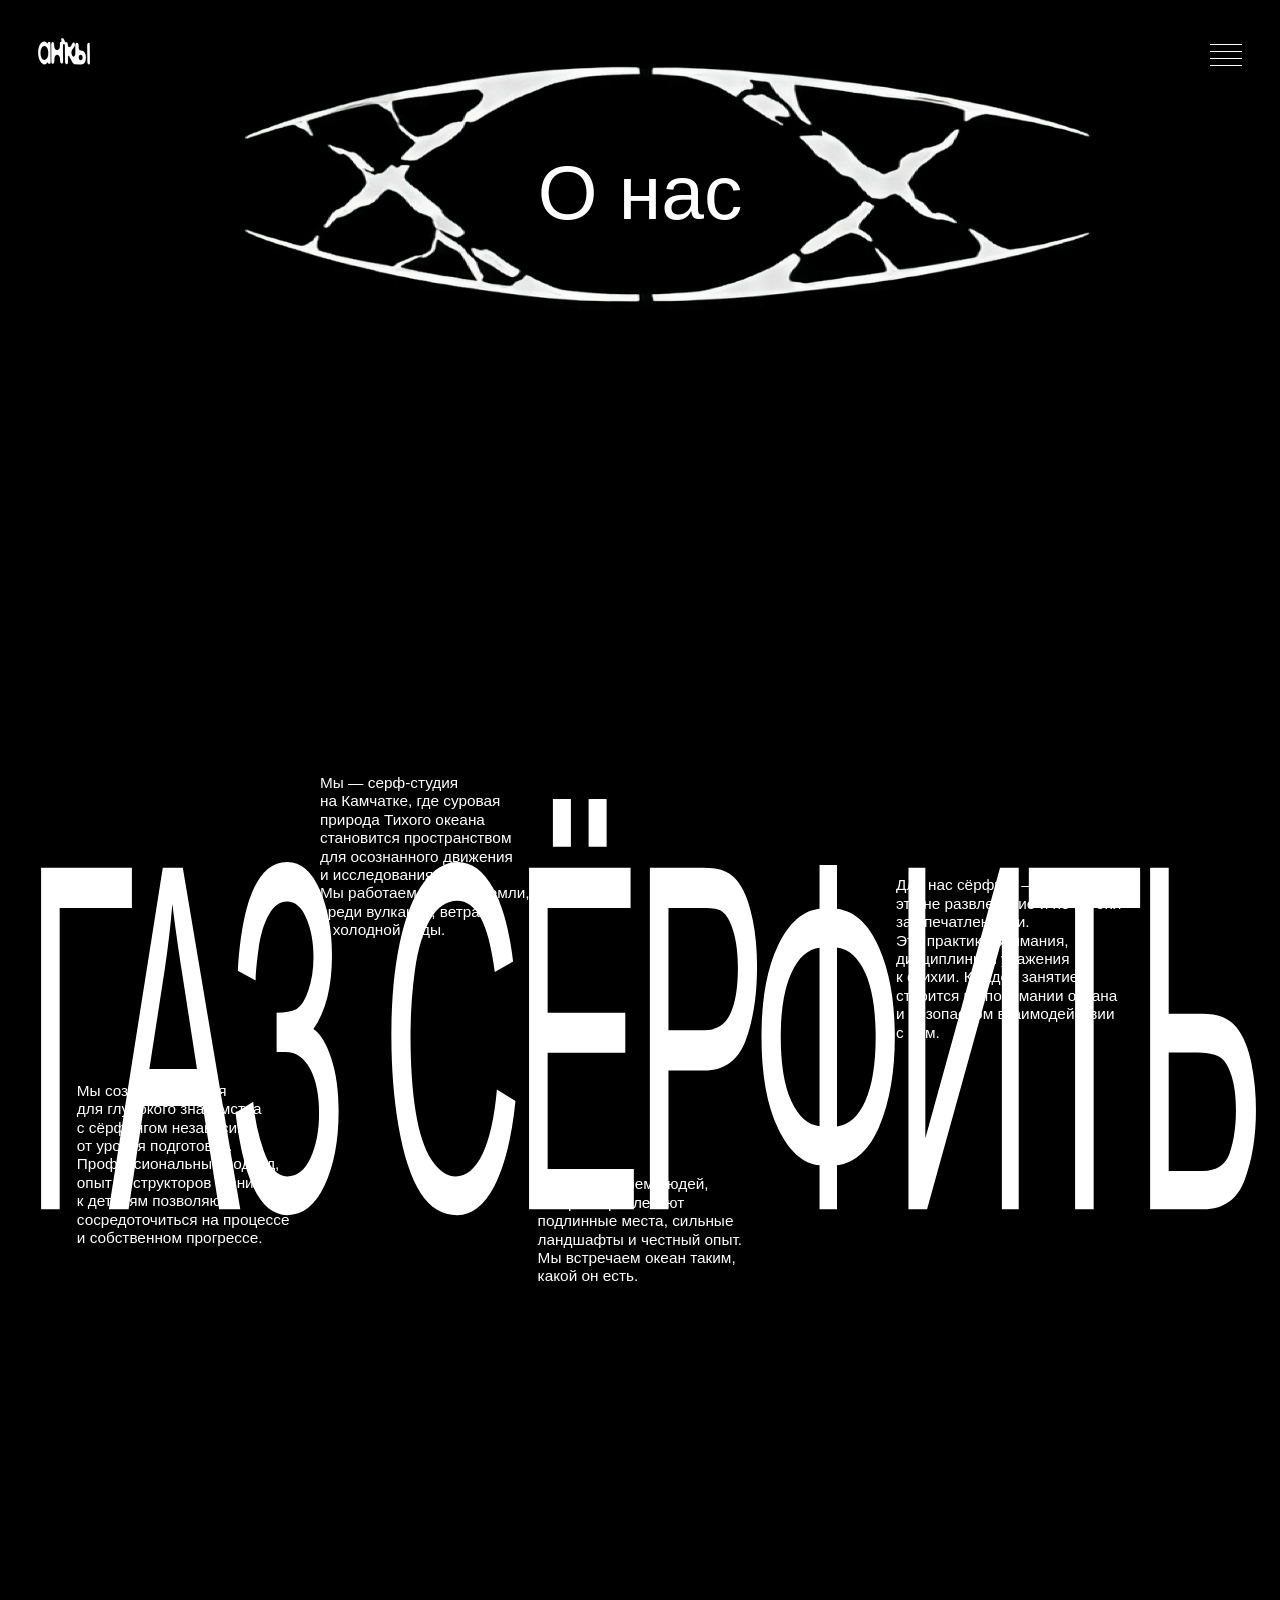
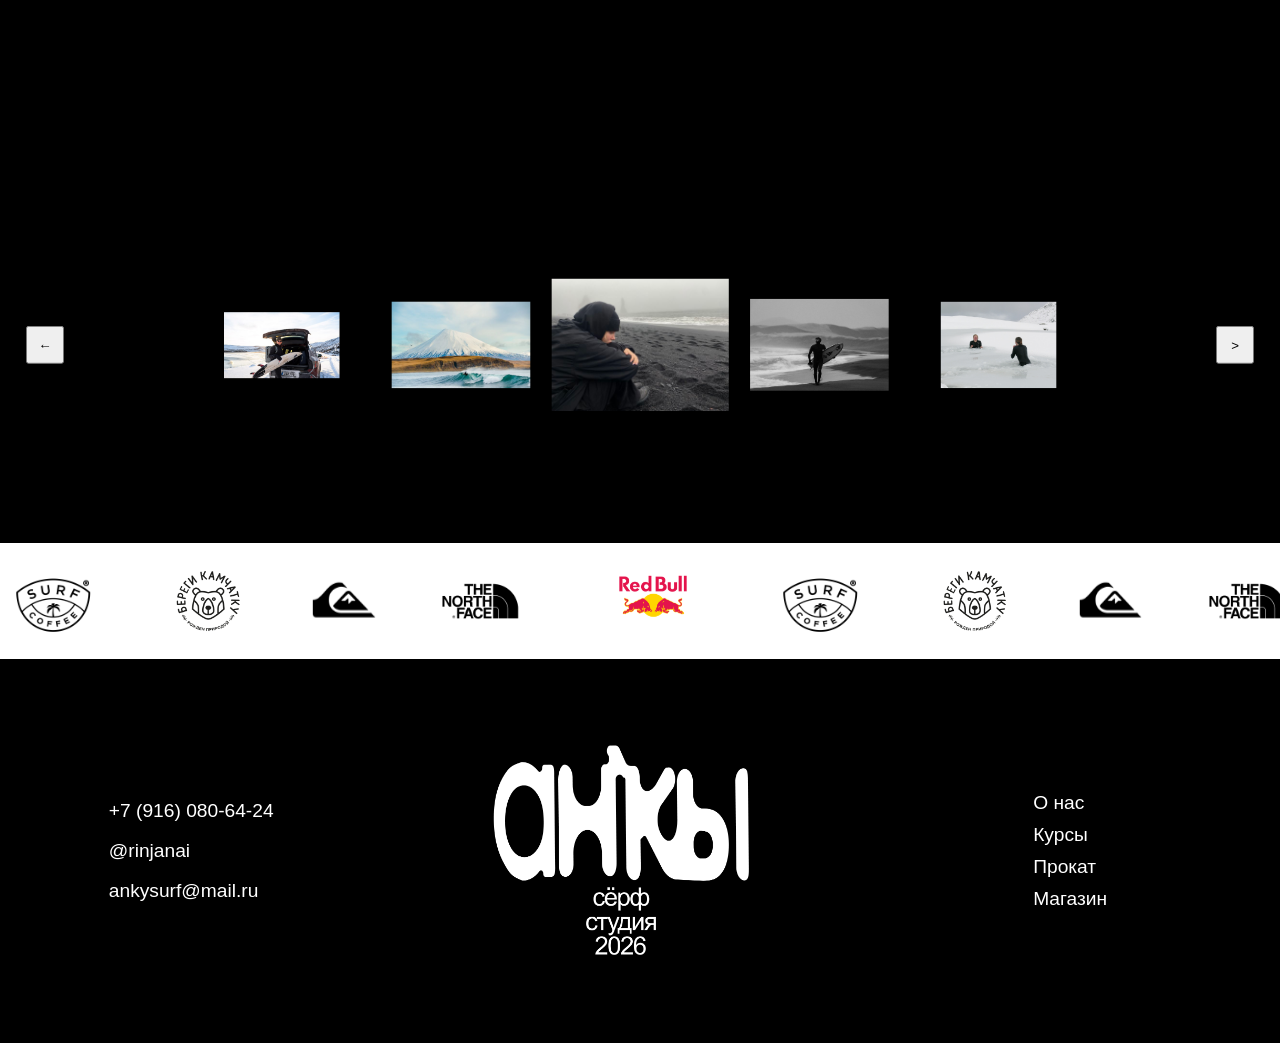
==== about.html @ ec677e8a "fin ." ====
<!DOCTYPE html>
<html lang="en">

<head>
    <meta charset="UTF-8">
    <meta name="viewport" content="width=device-width, initial-scale=1.0">
    <title>О нас</title>
        <link rel="stylesheet" href="stylesheets/style.css">
</head>

<body>
    <div class="logo-small">
        <img src="images/2logoo.svg" alt="Логотип">
    </div>
    
    <!-- БУРГЕР -->
    <div class="burger" id="burger">
        <span></span>
        <span></span>
        <span></span>
        <span></span>
    </div>
    
    <!-- МЕНЮ -->
    <div class="menu" id="menu">
        <div class="menu-links">
            <a href="index.html">Главная</a>
            <a href="about.html">О нас</a>
            <a href="courses.html">Курсы</a>
            <a href="404.html">Прокат</a>
    
            <a href="shop.html">Магазин</a>
        </div>
    </div>
<main class="about-page">

    <!-- Заголовок -->
    <section class="about-hero">

        <h1 class="about-title">
            О нас
        </h1>
        <div class="nal">
            <img src="images/naloz.png" alt="nali">
        </div>
    </section>

    <!-- Верхние изображения -->
    <section class="about-gallery-top">

        <div class="gallery-item">
            <video class="video" autoplay muted loop playsinline>
                <source src="images/vida.mp4" type="video/mp4">
            </video>
        </div>

        <div class="gallery-item">
            <video class="video" autoplay muted loop playsinline>
                <source src="images/vida2.mp4" type="video/mp4">
            </video>
        </div>

        <div class="gallery-item">
            <video class="video" autoplay muted loop playsinline>
                <source src="images/vida3.mp4" type="video/mp4">
            </video>
        </div>

    </section>

    <!-- Большой текст -->
    <section class="about-manifesto">
        <div class="brand-image-wrapper">
            <img src="images/gas.svg" alt="Gas Surf" class="brand-image">
        </div>

        <div class="text text-1">
            Мы — серф-студия на Камчатке, где суровая природа 
            Тихого океана становится пространством для осознанного движения
            и исследования себя. Мы работаем на краю земли, среди вулканов, 
            ветра и холодной воды.
        </div>

        <div class="text text-2">
            Для нас сёрфинг — это не развлечение и не погоня 
            за впечатлениями. Это практика внимания, 
            дисциплины и уважения
            к стихии. Каждое занятие строится на понимании 
            океана и безопасном взаимодействии с ним.
        </div>

        <div class="text text-3">
            Мы создаём условия для глубокого знакомства 
            с сёрфингом независимо от уровня подготовки. Профессиональный подход, опыт
            инструкторов и внимание к деталям 
            позволяют сосредоточиться на процессе и собственном прогрессе.
        </div>

        <div class="text text-4">
            Мы объединяем людей, которых 
            привлекают подлинные места, сильные ландшафты и честный опыт. 
            Мы встречаем океан таким,
            какой он есть.
        </div>

    </section>

    <!-- Карусель -->


        <section class="about-carousel">
        
            <button class="carousel-btn prev">←</button>
        
            <div class="carousel-window">
                <div class="carousel-track">
                    <div class="slide"><img src="images/im5.jpg"></div>
                    <div class="slide"><img src="images/im6.jpg"></div>
                    <div class="slide"><img src="images/im7.jpg"></div>
                    <div class="slide"><img src="images/im8.jpg"></div>
                    <div class="slide"><img src="images/im9.jpg"></div>
                    <div class="slide"><img src="images/im2.jpg"></div>
                    <div class="slide"><img src="images/im10.jpg"></div>
                    <div class="slide"><img src="images/im11.jpg"></div>
                </div>
            </div>
        
            <button class="carousel-btn next">></button>
        
        </section>


</main>
    <script src="javascripts/scripts1.js"></script>

</body>
<footer class="footer">
    <!-- Бегущая строка -->
    <div class="footer-marquee">
        <div class="marquee-track">
            <!-- Первый набор -->
            <img src="images/coffe.svg" alt="Surf Coffee">
            <img src="images/bear.svg" alt="Береги Камчатку">
            <img src="images/wave.svg" alt="Quiksilver">
            <img src="images/face.svg" alt="The North Face">
            <img src="images/bull.svg" alt="Red Bull">

            <!-- Дубликат для бесконечной анимации -->
            <img src="images/coffe.svg" alt="Surf Coffee">
            <img src="images/bear.svg" alt="Береги Камчатку">
            <img src="images/wave.svg" alt="Quiksilver">
            <img src="images/face.svg" alt="The North Face">
            <img src="images/bull.svg" alt="Red Bull">
            <img src="images/coffe.svg" alt="Surf Coffee">
            <img src="images/bear.svg" alt="Береги Камчатку">
            <img src="images/wave.svg" alt="Quiksilver">
            <img src="images/face.svg" alt="The North Face">
            <img src="images/bull.svg" alt="Red Bull">
            <img src="images/coffe.svg" alt="Surf Coffee">
            <img src="images/bear.svg" alt="Береги Камчатку">
            <img src="images/wave.svg" alt="Quiksilver">
            <img src="images/face.svg" alt="The North Face">
            <img src="images/bull.svg" alt="Red Bull">
            <img src="images/coffe.svg" alt="Surf Coffee">
            <img src="images/bear.svg" alt="Береги Камчатку">
            <img src="images/wave.svg" alt="Quiksilver">
            <img src="images/face.svg" alt="The North Face">
            <img src="images/bull.svg" alt="Red Bull">


        </div>
    </div>

    <!-- Основной блок -->
    <div class="footer-content">

        <div class="footer-contacts">
            <a href="">+7 (916) 080-64-24</a>
            <a href="">@rinjanai</a>
            <a href="">ankysurf@mail.ru</a>
        </div>

        <div class="footer-logo">
            <img src="images/footerlogo.png">
        </div>

        <nav class="footer-nav">
            <a href="#">О нас</a>
            <a href="#">Курсы</a>
            <a href="#">Прокат</a>
            <a href="#">Магазин</a>
        </nav>

    </div>
</footer>
</html>
---- stylesheets/style.css ----
@import 'reset.css';
@import 'fonts.css';
@import 'layout.css';
@import 'animation.css';
@import 'adaptive.css';
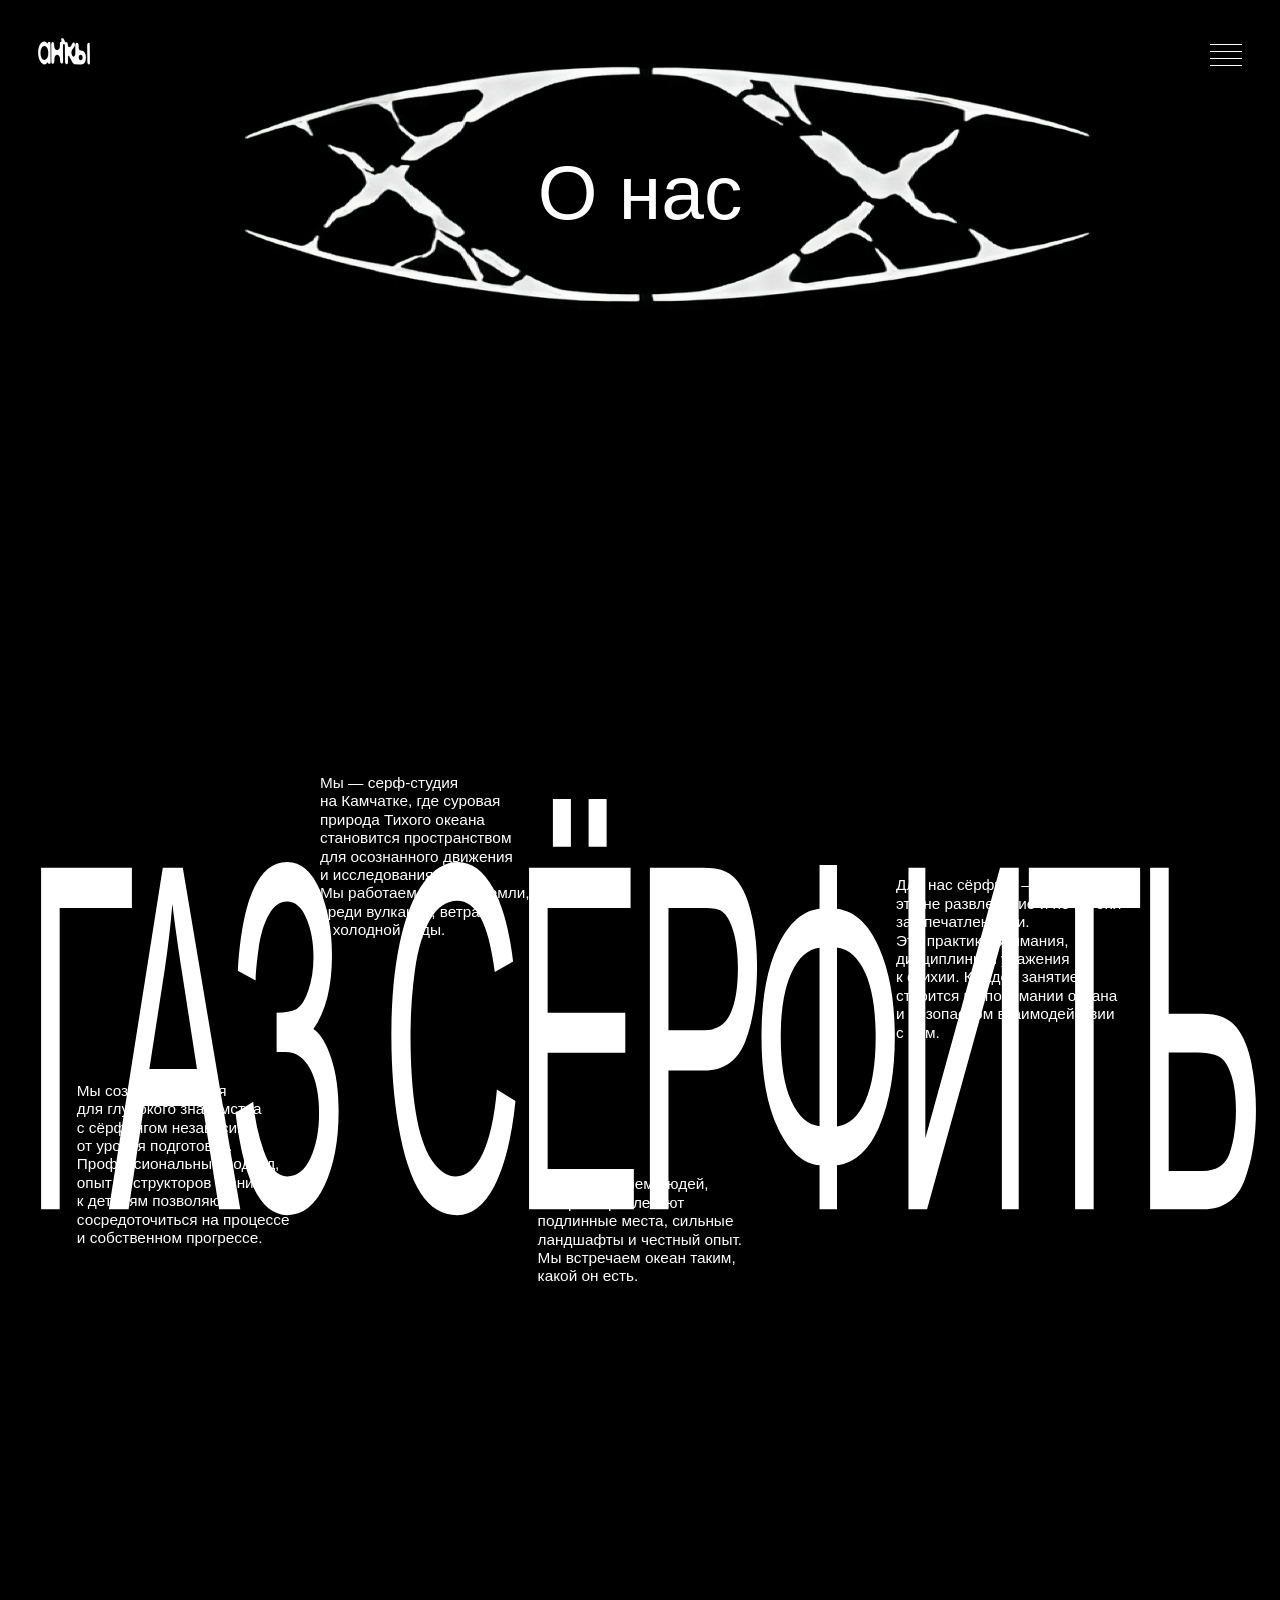
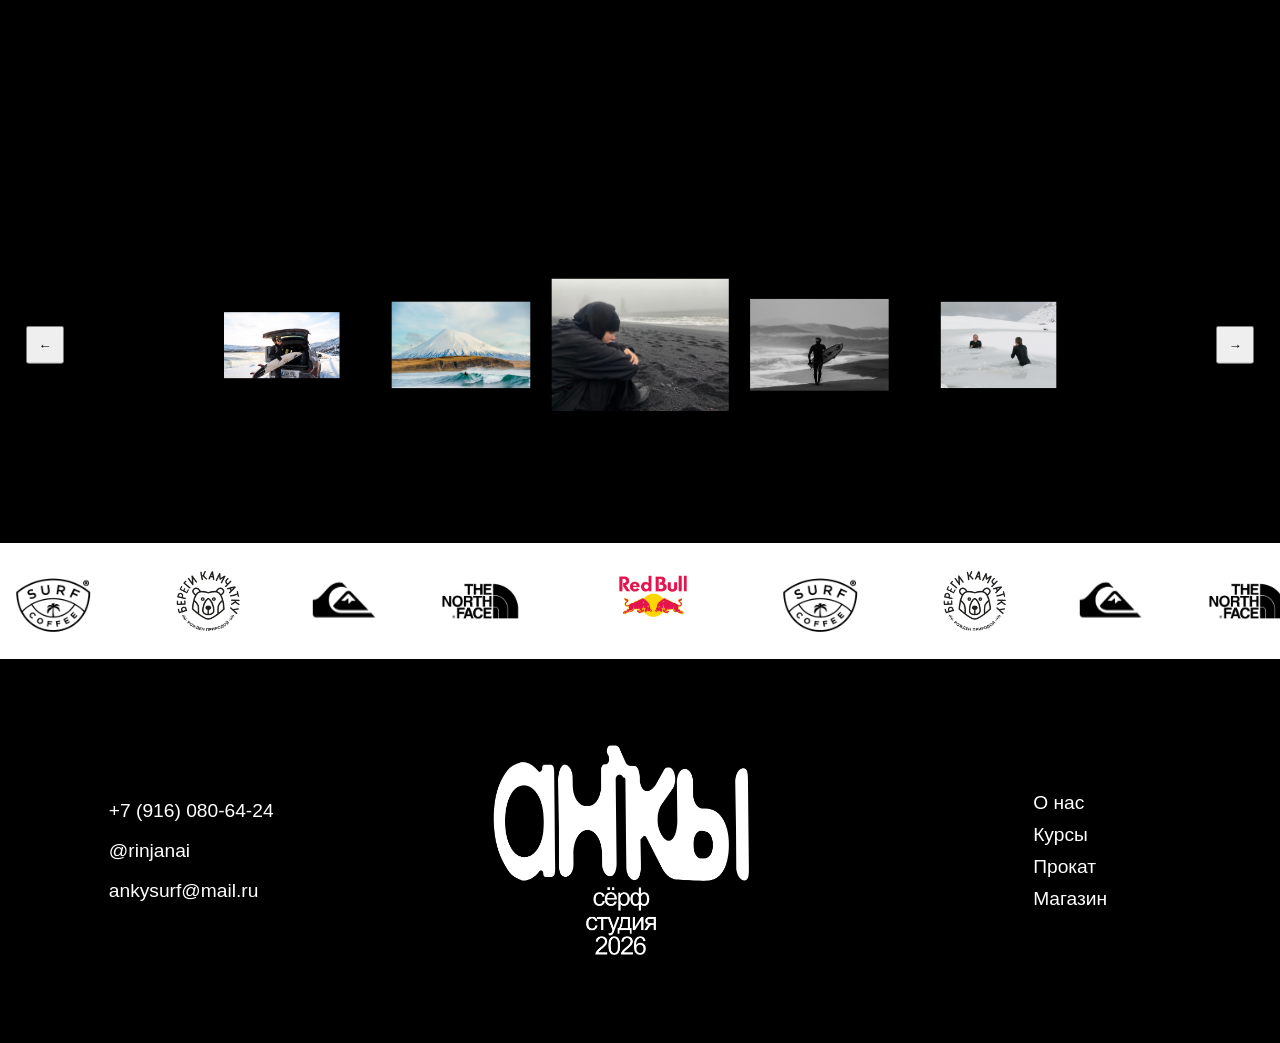
==== commit daaeeff7: "arrow ." ====
--- a/about.html
+++ b/about.html
@@ -13,7 +13,7 @@
         <img src="images/2logoo.svg" alt="Логотип">
     </div>
     
-    <!-- БУРГЕР -->
+
     <div class="burger" id="burger">
         <span></span>
         <span></span>
@@ -34,7 +34,6 @@
     </div>
 <main class="about-page">
 
-    <!-- Заголовок -->
     <section class="about-hero">
 
         <h1 class="about-title">
@@ -45,7 +44,6 @@
         </div>
     </section>
 
-    <!-- Верхние изображения -->
     <section class="about-gallery-top">
 
         <div class="gallery-item">
@@ -68,7 +66,6 @@
 
     </section>
 
-    <!-- Большой текст -->
     <section class="about-manifesto">
         <div class="brand-image-wrapper">
             <img src="images/gas.svg" alt="Gas Surf" class="brand-image">
@@ -105,7 +102,6 @@
 
     </section>
 
-    <!-- Карусель -->
 
 
         <section class="about-carousel">
@@ -125,7 +121,7 @@
                 </div>
             </div>
         
-            <button class="carousel-btn next">></button>
+            <button class="carousel-btn next">→</button>
         
         </section>
 
@@ -135,17 +131,13 @@
 
 </body>
 <footer class="footer">
-    <!-- Бегущая строка -->
     <div class="footer-marquee">
         <div class="marquee-track">
-            <!-- Первый набор -->
             <img src="images/coffe.svg" alt="Surf Coffee">
             <img src="images/bear.svg" alt="Береги Камчатку">
             <img src="images/wave.svg" alt="Quiksilver">
             <img src="images/face.svg" alt="The North Face">
             <img src="images/bull.svg" alt="Red Bull">
-
-            <!-- Дубликат для бесконечной анимации -->
             <img src="images/coffe.svg" alt="Surf Coffee">
             <img src="images/bear.svg" alt="Береги Камчатку">
             <img src="images/wave.svg" alt="Quiksilver">
@@ -171,7 +163,6 @@
         </div>
     </div>
 
-    <!-- Основной блок -->
     <div class="footer-content">
 
         <div class="footer-contacts">
